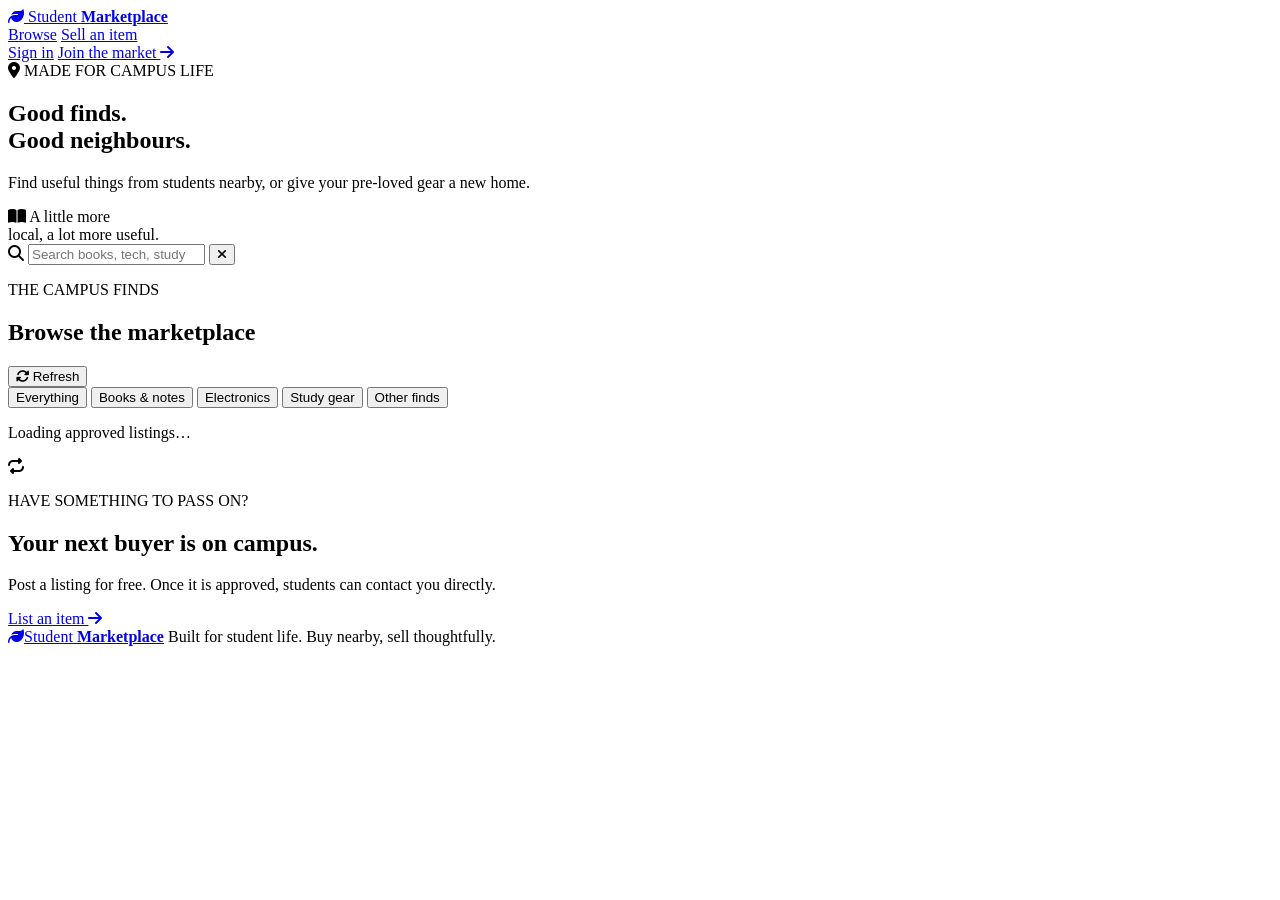
==== frontend/marketplace.html @ b26e9e17 "Added admin front-end and back-end." ====
<!DOCTYPE html>
<html lang="en">
<head>
  <meta charset="UTF-8">
  <meta name="viewport" content="width=device-width, initial-scale=1.0">
  <meta name="theme-color" content="#f5f7f2">
  <title>Student Marketplace | Browse</title>
  <link rel="stylesheet" href="https://cdnjs.cloudflare.com/ajax/libs/font-awesome/6.5.1/css/all.min.css">
  <link rel="preconnect" href="https://fonts.googleapis.com">
  <link rel="preconnect" href="https://fonts.gstatic.com" crossorigin>
  <link href="https://fonts.googleapis.com/css2?family=Plus+Jakarta+Sans:wght@400;500;600;700;800&display=swap" rel="stylesheet">
  <link rel="stylesheet" href="css/marketplace.css">
  <link rel="stylesheet" href="css/site-theme.css">
  <script src="js/marketplace.js" defer></script>
</head>
<body>
  <header class="market-nav">
    <a class="market-brand" href="index.html" aria-label="Student Marketplace home">
      <span class="brand-mark"><i class="fa-solid fa-leaf" aria-hidden="true"></i></span>
      <span>Student <strong>Marketplace</strong></span>
    </a>
    <nav class="market-nav-links" aria-label="Main navigation">
      <a class="current" href="marketplace.html">Browse</a>
      <a href="seller.html">Sell an item</a>
    </nav>
    <div class="market-nav-actions">
      <a class="market-signin" href="index.html">Sign in</a>
      <a class="market-join" href="register.html">Join the market <i class="fa-solid fa-arrow-right" aria-hidden="true"></i></a>
    </div>
  </header>

  <main class="market-main">
    <section class="market-hero">
      <div class="market-hero-copy">
        <span class="market-kicker"><i class="fa-solid fa-location-dot" aria-hidden="true"></i> MADE FOR CAMPUS LIFE</span>
        <h1>Good finds.<br><span>Good neighbours.</span></h1>
        <p>Find useful things from students nearby, or give your pre-loved gear a new home.</p>
      </div>
      <div class="market-hero-art" aria-hidden="true">
        <span class="art-sun"></span>
        <span class="art-book"><i class="fa-solid fa-book-open"></i></span>
        <span class="art-caption">A little more<br>local, a lot more useful.</span>
      </div>
      <div class="market-search">
        <i class="fa-solid fa-magnifying-glass" aria-hidden="true"></i>
        <input type="search" id="listingSearch" placeholder="Search books, tech, study gear..." aria-label="Search listings">
        <button id="clearSearch" type="button" aria-label="Clear search" title="Clear search"><i class="fa-solid fa-xmark"></i></button>
      </div>
    </section>

    <section class="market-results" aria-labelledby="listingHeading">
      <div class="results-heading">
        <div>
          <p class="market-eyebrow">THE CAMPUS FINDS</p>
          <h2 id="listingHeading">Browse the marketplace</h2>
        </div>
        <button class="refresh-listings" id="refreshListings" type="button"><i class="fa-solid fa-rotate" aria-hidden="true"></i> Refresh</button>
      </div>

      <div class="market-filters" role="group" aria-label="Filter listings by type">
        <button type="button" class="market-filter active" data-category="all">Everything</button>
        <button type="button" class="market-filter" data-category="books">Books &amp; notes</button>
        <button type="button" class="market-filter" data-category="electronics">Electronics</button>
        <button type="button" class="market-filter" data-category="study">Study gear</button>
        <button type="button" class="market-filter" data-category="other">Other finds</button>
      </div>

      <p class="results-count" id="resultsCount" aria-live="polite"></p>
      <div class="product-grid" id="productGrid" aria-live="polite">
        <p class="market-message">Loading approved listings…</p>
      </div>
    </section>

    <section class="seller-callout">
      <div class="callout-icon"><i class="fa-solid fa-repeat" aria-hidden="true"></i></div>
      <div>
        <p class="market-eyebrow">HAVE SOMETHING TO PASS ON?</p>
        <h2>Your next buyer is on campus.</h2>
        <p>Post a listing for free. Once it is approved, students can contact you directly.</p>
      </div>
      <a href="seller.html">List an item <i class="fa-solid fa-arrow-right" aria-hidden="true"></i></a>
    </section>
  </main>

  <footer class="market-footer">
    <a class="market-brand" href="index.html"><span class="brand-mark"><i class="fa-solid fa-leaf" aria-hidden="true"></i></span><span>Student <strong>Marketplace</strong></span></a>
    <span>Built for student life. Buy nearby, sell thoughtfully.</span>
  </footer>
</body>
</html>
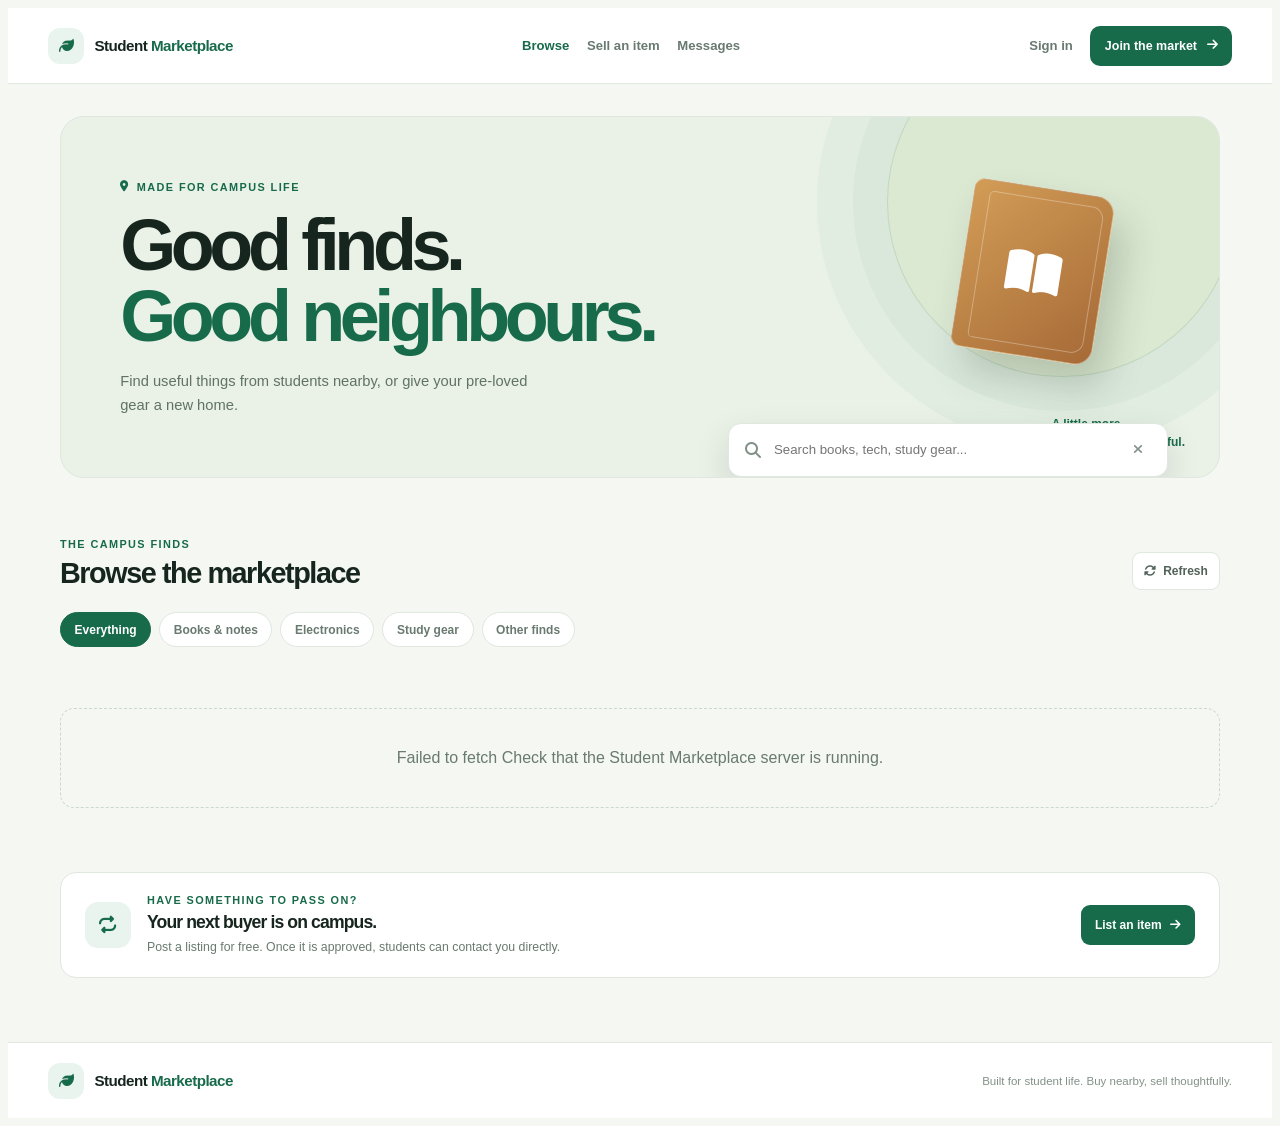
==== commit 3cdec039: "Add messages navigation to marketplace" ====
--- a/frontend/marketplace.html
+++ b/frontend/marketplace.html
@@ -22,6 +22,7 @@
     <nav class="market-nav-links" aria-label="Main navigation">
       <a class="current" href="marketplace.html">Browse</a>
       <a href="seller.html">Sell an item</a>
+      <a href="messages.html">Messages</a>
     </nav>
     <div class="market-nav-actions">
       <a class="market-signin" href="index.html">Sign in</a>
--- a/frontend/css/marketplace.css
+++ b/frontend/css/marketplace.css
@@ -0,0 +1,538 @@
+.market-nav {
+  position: sticky;
+  z-index: 10;
+  top: 0;
+  display: flex;
+  min-height: 76px;
+  align-items: center;
+  justify-content: space-between;
+  gap: 1.5rem;
+  padding: 0.8rem max(1.25rem, calc((100vw - 1200px) / 2));
+  border-bottom: 1px solid #dfe7df;
+  background: rgba(255, 255, 255, 0.95);
+  backdrop-filter: blur(14px);
+}
+
+.market-brand {
+  display: inline-flex;
+  align-items: center;
+  gap: 0.65rem;
+  color: #17251f;
+  font-size: 0.95rem;
+  font-weight: 700;
+  letter-spacing: -0.035em;
+  text-decoration: none;
+  white-space: nowrap;
+}
+
+.market-brand strong {
+  color: #176b4b;
+}
+
+.brand-mark {
+  display: grid;
+  width: 36px;
+  height: 36px;
+  place-items: center;
+  border-radius: 12px;
+  background: #e8f4ed;
+  color: #176b4b;
+}
+
+.market-nav-links,
+.market-nav-actions {
+  display: flex;
+  align-items: center;
+  gap: 1.1rem;
+}
+
+.market-nav-links a,
+.market-signin {
+  color: #697a70;
+  font-size: 0.82rem;
+  font-weight: 700;
+  text-decoration: none;
+}
+
+.market-nav-links a.current,
+.market-nav-links a:hover,
+.market-signin:hover {
+  color: #176b4b;
+}
+
+.market-join {
+  display: inline-flex;
+  min-height: 40px;
+  align-items: center;
+  gap: 0.6rem;
+  padding: 0.65rem 0.9rem;
+  border-radius: 10px;
+  background: #176b4b;
+  color: white;
+  font-size: 0.78rem;
+  font-weight: 700;
+  text-decoration: none;
+}
+
+.market-join:hover {
+  background: #10543a;
+}
+
+.market-main {
+  width: min(1200px, 100%);
+  margin: 0 auto;
+  padding: 2rem 1.25rem 4rem;
+}
+
+.market-hero {
+  position: relative;
+  display: flex;
+  min-height: 300px;
+  align-items: center;
+  justify-content: space-between;
+  overflow: hidden;
+  padding: clamp(1.6rem, 5vw, 3.7rem);
+  border: 1px solid #dfe7df;
+  border-radius: 24px;
+  background: #eaf1e7;
+}
+
+.market-hero-copy {
+  position: relative;
+  z-index: 2;
+  max-width: 570px;
+}
+
+.market-kicker,
+.market-eyebrow {
+  color: #176b4b;
+  font-size: 0.68rem;
+  font-weight: 800;
+  letter-spacing: 0.13em;
+}
+
+.market-kicker {
+  display: inline-flex;
+  align-items: center;
+  gap: 0.45rem;
+  margin-bottom: 1.1rem;
+}
+
+.market-hero h1 {
+  margin: 0;
+  color: #17251f;
+  font-size: clamp(2.5rem, 6vw, 4.5rem);
+  font-weight: 800;
+  line-height: 0.99;
+  letter-spacing: -0.075em;
+}
+
+.market-hero h1 span {
+  color: #176b4b;
+}
+
+.market-hero-copy > p {
+  max-width: 410px;
+  margin: 1rem 0 0;
+  color: #617267;
+  font-size: 0.92rem;
+  line-height: 1.65;
+}
+
+.market-hero-art {
+  position: absolute;
+  top: 0;
+  right: 0;
+  width: min(42%, 430px);
+  height: 100%;
+  overflow: hidden;
+}
+
+.art-sun {
+  position: absolute;
+  top: -90px;
+  right: -18px;
+  width: 350px;
+  height: 350px;
+  border: 1px solid rgba(23, 107, 75, 0.13);
+  border-radius: 50%;
+  background: #dbe8d2;
+  box-shadow: 0 0 0 34px rgba(23, 107, 75, 0.04), 0 0 0 70px rgba(23, 107, 75, 0.035);
+}
+
+.art-book {
+  position: absolute;
+  top: 70px;
+  right: 115px;
+  display: grid;
+  width: 142px;
+  height: 170px;
+  place-items: center;
+  transform: rotate(9deg);
+  border: 1px solid rgba(255, 255, 255, 0.35);
+  border-radius: 10px 18px 18px 10px;
+  background: linear-gradient(135deg, #d29c56, #a66a37);
+  box-shadow: 15px 22px 36px rgba(50, 70, 45, 0.22);
+  color: white;
+  font-size: 3rem;
+}
+
+.art-book::before {
+  position: absolute;
+  inset: 10px 9px 10px 15px;
+  border: 1px solid rgba(255, 255, 255, 0.3);
+  border-radius: 5px 12px 12px 5px;
+  content: "";
+}
+
+.art-caption {
+  position: absolute;
+  right: 34px;
+  bottom: 26px;
+  color: #176b4b;
+  font-size: 0.75rem;
+  font-weight: 800;
+  line-height: 1.5;
+}
+
+.market-search {
+  position: absolute;
+  z-index: 3;
+  right: clamp(1rem, 4vw, 3.5rem);
+  bottom: -26px;
+  display: flex;
+  width: min(440px, calc(100% - 2rem));
+  min-height: 54px;
+  align-items: center;
+  gap: 0.7rem;
+  padding: 0 0.8rem 0 1rem;
+  transform: translateY(-26px);
+  border: 1px solid #dfe7df;
+  border-radius: 13px;
+  background: #fff;
+  box-shadow: 0 14px 35px rgba(23, 37, 31, 0.12);
+  color: #829187;
+}
+
+.market-search input {
+  flex: 1;
+  min-width: 0;
+  height: 48px;
+  border: 0;
+  outline: 0;
+  color: #17251f;
+  font: inherit;
+  font-size: 0.83rem;
+}
+
+.market-search button {
+  display: grid;
+  width: 32px;
+  height: 32px;
+  place-items: center;
+  border: 0;
+  border-radius: 8px;
+  background: transparent;
+  color: #829187;
+  cursor: pointer;
+}
+
+.market-search button:hover {
+  background: #f1f5f0;
+  color: #176b4b;
+}
+
+.market-results {
+  padding-top: 3.8rem;
+}
+
+.results-heading {
+  display: flex;
+  align-items: end;
+  justify-content: space-between;
+  gap: 1rem;
+}
+
+.market-eyebrow {
+  margin: 0 0 0.4rem;
+}
+
+.results-heading h2,
+.seller-callout h2 {
+  margin: 0;
+  color: #17251f;
+  font-size: clamp(1.35rem, 3vw, 1.8rem);
+  letter-spacing: -0.05em;
+}
+
+.refresh-listings {
+  display: inline-flex;
+  min-height: 38px;
+  align-items: center;
+  gap: 0.45rem;
+  padding: 0.55rem 0.7rem;
+  border: 1px solid #dfe7df;
+  border-radius: 9px;
+  background: white;
+  color: #526259;
+  cursor: pointer;
+  font-size: 0.75rem;
+  font-weight: 700;
+}
+
+.refresh-listings:hover {
+  border-color: #b8d8c3;
+  color: #176b4b;
+}
+
+.market-filters {
+  display: flex;
+  flex-wrap: wrap;
+  gap: 0.5rem;
+  margin: 1.4rem 0 0.8rem;
+}
+
+.market-filter {
+  padding: 0.6rem 0.85rem;
+  border: 1px solid #dfe7df;
+  border-radius: 999px;
+  background: white;
+  color: #697a70;
+  cursor: pointer;
+  font-size: 0.75rem;
+  font-weight: 700;
+}
+
+.market-filter:hover,
+.market-filter.active {
+  border-color: #176b4b;
+  background: #176b4b;
+  color: white;
+}
+
+.results-count {
+  min-height: 1rem;
+  margin: 0.9rem 0;
+  color: #829187;
+  font-size: 0.73rem;
+}
+
+.product-grid {
+  display: grid;
+  grid-template-columns: repeat(3, minmax(0, 1fr));
+  gap: 1rem;
+}
+
+.product-card {
+  overflow: hidden;
+  border: 1px solid #dfe7df;
+  border-radius: 16px;
+  background: white;
+  box-shadow: 0 8px 28px rgba(23, 37, 31, 0.045);
+  transition: transform 0.16s ease, box-shadow 0.16s ease;
+}
+
+.product-card:hover {
+  transform: translateY(-3px);
+  box-shadow: 0 16px 38px rgba(23, 37, 31, 0.1);
+}
+
+.product-image {
+  position: relative;
+  display: grid;
+  aspect-ratio: 4 / 3;
+  place-items: center;
+  overflow: hidden;
+  background: #eef2eb;
+  color: #aab7ad;
+  font-size: 2rem;
+}
+
+.product-image img {
+  width: 100%;
+  height: 100%;
+  object-fit: cover;
+}
+
+.product-category {
+  position: absolute;
+  top: 0.75rem;
+  left: 0.75rem;
+  padding: 0.35rem 0.55rem;
+  border: 1px solid rgba(255, 255, 255, 0.75);
+  border-radius: 999px;
+  background: rgba(255, 255, 255, 0.9);
+  color: #176b4b;
+  font-size: 0.63rem;
+  font-weight: 800;
+}
+
+.product-body {
+  padding: 1rem;
+}
+
+.product-price {
+  margin: 0 0 0.35rem;
+  color: #176b4b;
+  font-size: 1.05rem;
+  font-weight: 800;
+}
+
+.product-title {
+  margin: 0;
+  color: #17251f;
+  font-size: 0.95rem;
+  line-height: 1.4;
+  overflow-wrap: anywhere;
+}
+
+.product-description {
+  display: -webkit-box;
+  min-height: 2.7em;
+  margin: 0.45rem 0 0.8rem;
+  overflow: hidden;
+  color: #697a70;
+  font-size: 0.75rem;
+  line-height: 1.5;
+  -webkit-box-orient: vertical;
+  -webkit-line-clamp: 2;
+}
+
+.product-meta {
+  display: flex;
+  flex-wrap: wrap;
+  gap: 0.5rem 0.8rem;
+  color: #829187;
+  font-size: 0.69rem;
+}
+
+.product-meta span {
+  display: inline-flex;
+  align-items: center;
+  gap: 0.3rem;
+}
+
+.product-contact {
+  display: flex;
+  min-height: 40px;
+  align-items: center;
+  justify-content: center;
+  gap: 0.45rem;
+  margin-top: 1rem;
+  border-radius: 9px;
+  background: #e8f4ed;
+  color: #176b4b;
+  font-size: 0.76rem;
+  font-weight: 800;
+  text-decoration: none;
+}
+
+.product-contact:hover {
+  background: #dcefe3;
+}
+
+.product-contact.disabled {
+  background: #f1f5f0;
+  color: #89978e;
+  pointer-events: none;
+}
+
+.market-message {
+  grid-column: 1 / -1;
+  padding: 2.5rem 1rem;
+  border: 1px dashed #cbd8cd;
+  border-radius: 14px;
+  color: #697a70;
+  text-align: center;
+}
+
+.seller-callout {
+  display: flex;
+  align-items: center;
+  gap: 1rem;
+  margin-top: 3rem;
+  padding: 1.3rem 1.5rem;
+  border: 1px solid #dfe7df;
+  border-radius: 16px;
+  background: #fff;
+}
+
+.callout-icon {
+  display: grid;
+  width: 46px;
+  height: 46px;
+  flex: 0 0 46px;
+  place-items: center;
+  border-radius: 13px;
+  background: #e8f4ed;
+  color: #176b4b;
+  font-size: 1.1rem;
+}
+
+.seller-callout > div:nth-child(2) {
+  flex: 1;
+}
+
+.seller-callout h2 {
+  font-size: 1.1rem;
+}
+
+.seller-callout p:last-child {
+  margin: 0.3rem 0 0;
+  color: #697a70;
+  font-size: 0.77rem;
+  line-height: 1.5;
+}
+
+.seller-callout > a {
+  display: inline-flex;
+  min-height: 40px;
+  align-items: center;
+  gap: 0.55rem;
+  padding: 0.65rem 0.85rem;
+  border-radius: 9px;
+  background: #176b4b;
+  color: white;
+  font-size: 0.75rem;
+  font-weight: 750;
+  text-decoration: none;
+  white-space: nowrap;
+}
+
+.market-footer {
+  display: flex;
+  min-height: 76px;
+  align-items: center;
+  justify-content: space-between;
+  gap: 1rem;
+  padding: 1rem max(1.25rem, calc((100vw - 1200px) / 2));
+  border-top: 1px solid #dfe7df;
+  background: white;
+}
+
+.market-footer > span {
+  color: #829187;
+  font-size: 0.72rem;
+}
+
+@media (max-width: 760px) {
+  .market-nav { flex-wrap: wrap; padding: 0.7rem 1rem; }
+  .market-nav-links { order: 3; width: 100%; justify-content: center; padding: 0.25rem; }
+  .market-nav-actions { gap: 0.7rem; }
+  .market-hero { min-height: 335px; align-items: flex-start; padding-bottom: 5rem; }
+  .market-hero-art { width: 45%; opacity: 0.65; }
+  .art-book { right: 26px; width: 100px; height: 130px; }
+  .art-caption { display: none; }
+  .market-search { right: 1rem; bottom: -26px; }
+  .product-grid { grid-template-columns: repeat(2, minmax(0, 1fr)); }
+}
+
+@media (max-width: 520px) {
+  .market-hero-art { opacity: 0.28; }
+  .product-grid { grid-template-columns: 1fr; }
+  .product-image { aspect-ratio: 16 / 10; }
+  .seller-callout { align-items: flex-start; flex-wrap: wrap; }
+  .seller-callout > div:nth-child(2) { min-width: calc(100% - 70px); }
+  .seller-callout > a { margin-left: 3.8rem; }
+  .market-footer { align-items: flex-start; flex-direction: column; justify-content: center; }
+}
--- a/frontend/css/site-theme.css
+++ b/frontend/css/site-theme.css
@@ -0,0 +1,327 @@
+:root {
+  --market-ink: #17251f;
+  --market-muted: #697a70;
+  --market-green: #176b4b;
+  --market-green-dark: #10543a;
+  --market-green-soft: #e8f4ed;
+  --market-lime: #c8e17a;
+  --market-paper: #f5f7f2;
+  --market-line: #dfe7df;
+  --market-card: #fff;
+  --market-shadow: 0 18px 50px rgba(23, 37, 31, 0.09);
+}
+
+* {
+  box-sizing: border-box;
+}
+
+body {
+  background: var(--market-paper) !important;
+  color: var(--market-ink) !important;
+  font-family: "Plus Jakarta Sans", "Segoe UI", sans-serif !important;
+}
+
+a {
+  color: var(--market-green);
+}
+
+.navbar,
+.site-header,
+.seller-nav,
+.admin-nav {
+  min-height: 72px;
+  padding: 0.8rem max(1.25rem, calc((100vw - 1240px) / 2)) !important;
+  background: rgba(255, 255, 255, 0.96) !important;
+  border-bottom: 1px solid var(--market-line) !important;
+  box-shadow: 0 5px 20px rgba(23, 37, 31, 0.035);
+}
+
+.header-container {
+  padding: 0.5rem 0 !important;
+}
+
+.brand-logo,
+.brand-link,
+.brand-text-main {
+  color: var(--market-ink) !important;
+  font-weight: 800 !important;
+  letter-spacing: -0.045em !important;
+  text-decoration: none;
+}
+
+.brand-logo span,
+.brand-text-accent {
+  color: var(--market-green) !important;
+}
+
+.nav-links a,
+.nav-item,
+.btn-text,
+.nav-login {
+  color: var(--market-muted) !important;
+  font-weight: 650 !important;
+}
+
+.nav-links a:hover,
+.nav-item:hover,
+.nav-login:hover {
+  color: var(--market-green) !important;
+}
+
+.btn-join,
+.btn-signin,
+.btn-submit,
+.btn-submit-listing,
+.btn-primary-pill {
+  border: 1px solid var(--market-green) !important;
+  border-radius: 11px !important;
+  background: var(--market-green) !important;
+  color: #fff !important;
+  box-shadow: 0 8px 18px rgba(23, 107, 75, 0.17);
+  font-weight: 750 !important;
+}
+
+.btn-join:hover,
+.btn-signin:hover,
+.btn-submit:hover,
+.btn-submit-listing:hover,
+.btn-primary-pill:hover {
+  border-color: var(--market-green-dark) !important;
+  background: var(--market-green-dark) !important;
+}
+
+.main-wrapper,
+.page-body {
+  align-items: center !important;
+  padding: clamp(1.5rem, 5vw, 3.5rem) 1.25rem !important;
+}
+
+.auth-card,
+.card-modal {
+  max-width: 1120px !important;
+  overflow: hidden;
+  border: 1px solid var(--market-line) !important;
+  border-radius: 24px !important;
+  background: var(--market-card) !important;
+  box-shadow: var(--market-shadow) !important;
+}
+
+.hero-side,
+.modal-hero {
+  position: relative;
+  overflow: hidden;
+  background: linear-gradient(145deg, #143c2c 0%, #176b4b 58%, #2a8060 100%) !important;
+  color: white !important;
+}
+
+.hero-side::after,
+.modal-hero::after {
+  position: absolute;
+  right: -115px;
+  bottom: -175px;
+  width: 430px;
+  height: 430px;
+  border: 1px solid rgba(220, 244, 181, 0.28);
+  border-radius: 50%;
+  box-shadow: 0 0 0 42px rgba(220, 244, 181, 0.06), 0 0 0 86px rgba(220, 244, 181, 0.045);
+  content: "";
+  pointer-events: none;
+}
+
+.hero-side::before {
+  background: linear-gradient(145deg, #143c2c 0%, #176b4b 58%, #2a8060 100%) !important;
+}
+
+.static-hero-bg {
+  background: transparent !important;
+}
+
+.static-hero-overlay {
+  background: linear-gradient(145deg, rgba(20, 60, 44, 0.96), rgba(23, 107, 75, 0.88)) !important;
+}
+
+.hero-inner,
+.hero-content {
+  position: relative;
+  z-index: 2;
+}
+
+.hero-heading,
+.hero-title {
+  max-width: 520px;
+  color: #fff !important;
+  font-size: clamp(2rem, 4vw, 3rem) !important;
+  line-height: 1.12 !important;
+  letter-spacing: -0.055em !important;
+}
+
+.hero-text,
+.hero-description {
+  max-width: 440px;
+  color: rgba(255, 255, 255, 0.82) !important;
+  font-size: 0.98rem !important;
+  line-height: 1.75 !important;
+}
+
+.badge-pill,
+.market-badge {
+  border: 1px solid rgba(221, 241, 187, 0.35) !important;
+  border-radius: 999px !important;
+  background: rgba(255, 255, 255, 0.1) !important;
+  color: var(--market-lime) !important;
+  letter-spacing: 0.11em !important;
+}
+
+.form-side,
+.modal-form-area {
+  background: #fff !important;
+}
+
+.form-side h2,
+.form-heading h2 {
+  color: var(--market-ink) !important;
+  letter-spacing: -0.045em !important;
+}
+
+.tab-pill {
+  border: 1px solid var(--market-line) !important;
+  border-radius: 12px !important;
+  background: #f6f8f5 !important;
+}
+
+.tab-btn.active,
+.role-btn.active {
+  border-color: #b8d8c3 !important;
+  background: var(--market-green-soft) !important;
+  color: var(--market-green) !important;
+}
+
+.role-btn,
+.role-chip {
+  border: 1px solid var(--market-line) !important;
+  border-radius: 12px !important;
+  background: white !important;
+  color: var(--market-muted) !important;
+}
+
+.role-btn:hover,
+.role-chip:hover {
+  border-color: #b8d8c3 !important;
+}
+
+.input-wrapper input,
+.input-wrapper select,
+.input-wrapper textarea,
+.input-shell input,
+.select-shell select {
+  border-color: var(--market-line) !important;
+  border-radius: 11px !important;
+  background-color: #fff !important;
+  color: var(--market-ink) !important;
+}
+
+.input-wrapper input:focus,
+.input-wrapper select:focus,
+.input-wrapper textarea:focus,
+.input-shell input:focus,
+.select-shell select:focus {
+  border-color: var(--market-green) !important;
+  box-shadow: 0 0 0 3px rgba(23, 107, 75, 0.12) !important;
+}
+
+.btn-outline-sm {
+  border-color: var(--market-line) !important;
+  border-radius: 10px !important;
+  color: var(--market-ink) !important;
+}
+
+.btn-outline-sm:hover {
+  border-color: #b8d8c3 !important;
+  color: var(--market-green) !important;
+}
+
+.seller-nav {
+  position: sticky;
+  top: 0;
+  z-index: 10;
+}
+
+.seller-badge-tag {
+  border-color: #b8d8c3 !important;
+  border-radius: 999px !important;
+  background: var(--market-green-soft) !important;
+  color: var(--market-green) !important;
+}
+
+.studio-container {
+  max-width: 1240px !important;
+  gap: 1.2rem !important;
+}
+
+.studio-card,
+.metric-card,
+.panel {
+  border-color: var(--market-line) !important;
+  border-radius: 18px !important;
+  background: #fff !important;
+  box-shadow: 0 10px 32px rgba(23, 37, 31, 0.055) !important;
+}
+
+.studio-card {
+  padding: clamp(1.2rem, 3vw, 2rem) !important;
+}
+
+.card-title-group {
+  border-color: #edf1eb !important;
+}
+
+.card-title-group h2,
+.dashboard-header h1 {
+  color: var(--market-ink) !important;
+  letter-spacing: -0.045em;
+}
+
+.stat-chip,
+.metric-card,
+.listing-card,
+.inventory-item {
+  border-color: var(--market-line) !important;
+  border-radius: 13px !important;
+}
+
+.btn-approve,
+.button-approve {
+  background: var(--market-green) !important;
+}
+
+.btn-approve:hover,
+.button-approve:hover {
+  background: var(--market-green-dark) !important;
+}
+
+.empty-state,
+.muted {
+  color: var(--market-muted) !important;
+}
+
+.switch-prompt a {
+  color: var(--market-green) !important;
+}
+
+@media (max-width: 640px) {
+  .navbar,
+  .site-header,
+  .seller-nav,
+  .admin-nav {
+    padding-right: 1rem !important;
+    padding-left: 1rem !important;
+  }
+
+  .nav-links {
+    gap: 0.8rem !important;
+  }
+
+  .nav-links a {
+    font-size: 0.78rem !important;
+  }
+}
